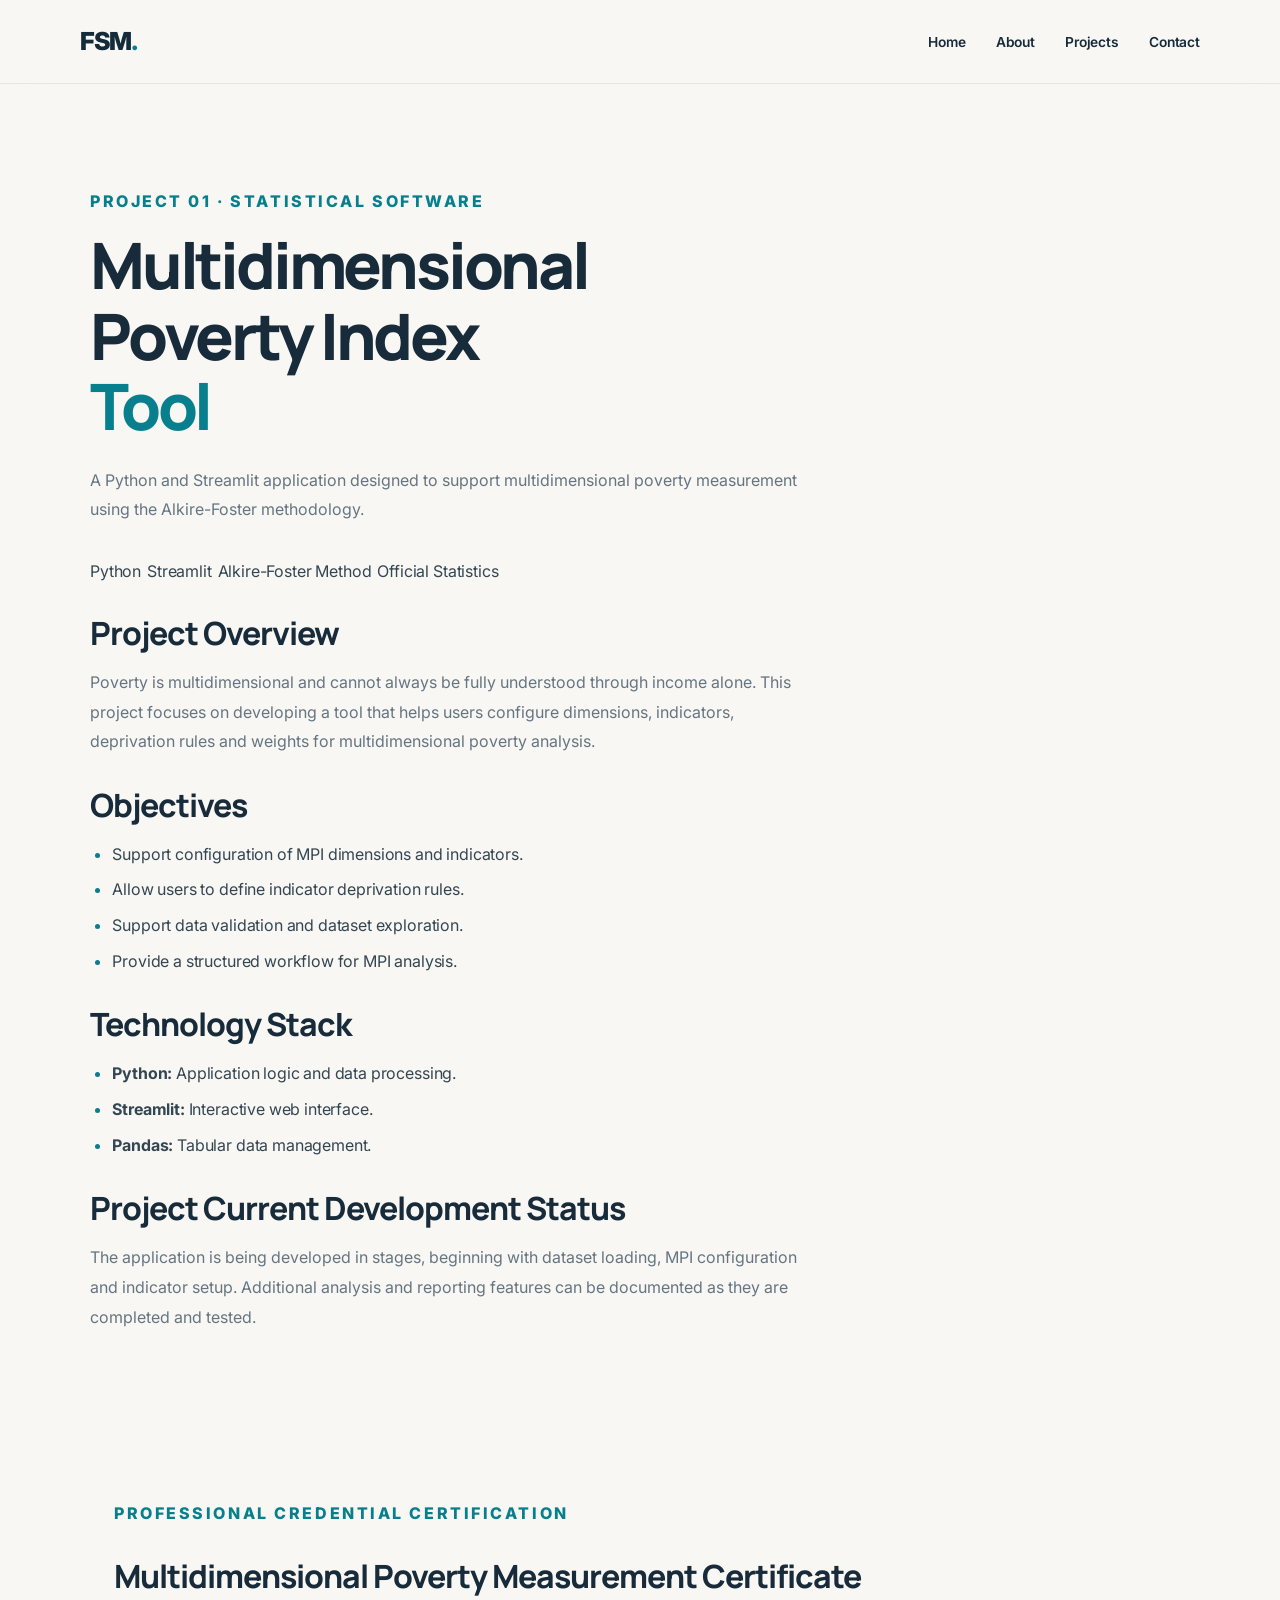
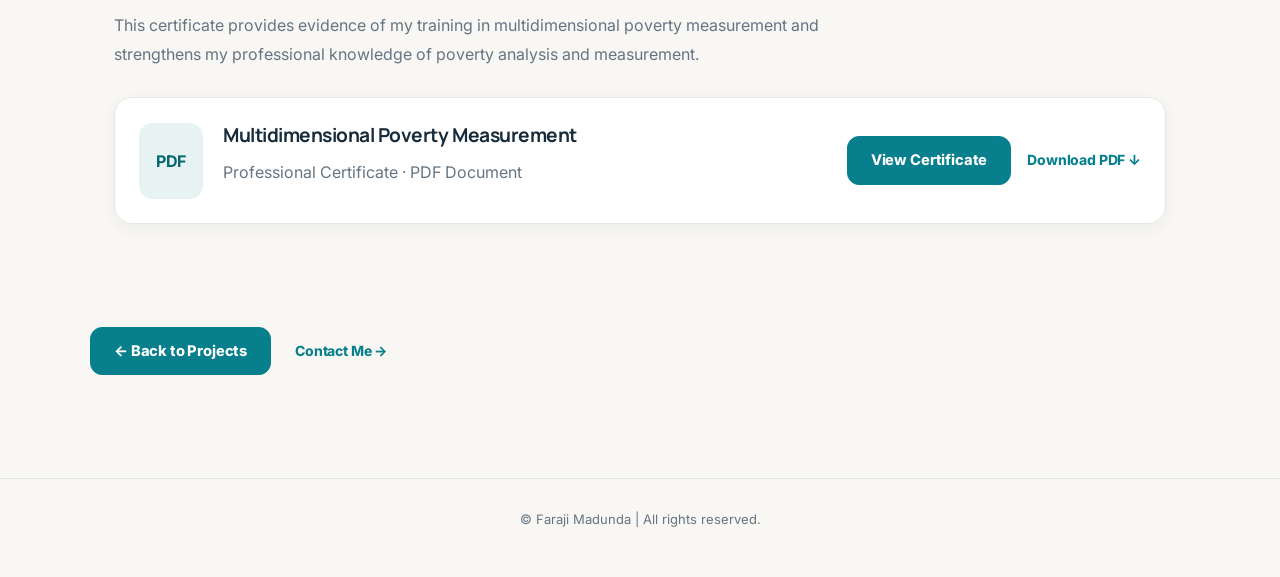
==== mpi-project.html @ a14f06b1 "Upload portfolio website files" ====
<!DOCTYPE html>
<html lang="en">
<head>
    <meta charset="UTF-8">
    <meta name="viewport" content="width=device-width, initial-scale=1.0">

<title>Multidimensional Poverty Index Tool | Faraji Madunda</title>
<meta name="description" content="Explore a statistical tool for multidimensional poverty measurement using the Alkire-Foster methodology, deprivation indicators, and poverty analysis.">

    <meta name="description"
          content="Project overview of the Multidimensional Poverty Index Tool developed using Python and Streamlit.">

    <link rel="stylesheet" href="assets/css/style.css">
    
    <link rel="preconnect" href="https://fonts.googleapis.com">
    <link rel="preconnect" href="https://fonts.gstatic.com" crossorigin>
    <link href="https://fonts.googleapis.com/css2?family=Inter:wght@400;500;600;700&family=Manrope:wght@400;500;600;700;800&display=swap" rel="stylesheet">
</head>

<body>

<header>
    <a href="index.html#home" class="logo">FSM<span>.</span></a>

    <nav>
        <a href="index.html#home">Home</a>
        <a href="index.html#about">About</a>
        <a href="index.html#projects">Projects</a>
        <a href="index.html#contact">Contact</a>
    </nav>
</header>

<main>

    <section class="project-detail">
        <p class="eyebrow">PROJECT 01 · STATISTICAL SOFTWARE</p>

        <h1>Multidimensional Poverty Index <span>Tool</span></h1>

        <p class="intro">
            A Python and Streamlit application designed to support
            multidimensional poverty measurement using the
            Alkire-Foster methodology.
        </p>

        <div class="project-tags">
            <span>Python</span>
            <span>Streamlit</span>
            <span>Alkire-Foster Method</span>
            <span>Official Statistics</span>
        </div>

        <h2>Project Overview</h2>
        <p>
            Poverty is multidimensional and cannot always be fully
            understood through income alone. This project focuses on
            developing a tool that helps users configure dimensions,
            indicators, deprivation rules and weights for multidimensional
            poverty analysis.
        </p>

        <h2>Objectives</h2>
        <ul>
            <li>Support configuration of MPI dimensions and indicators.</li>
            <li>Allow users to define indicator deprivation rules.</li>
            <li>Support data validation and dataset exploration.</li>
            <li>Provide a structured workflow for MPI analysis.</li>
        </ul>

        <h2>Technology Stack</h2>
        <ul>
            <li><strong>Python:</strong> Application logic and data processing.</li>
            <li><strong>Streamlit:</strong> Interactive web interface.</li>
            <li><strong>Pandas:</strong> Tabular data management.</li>
        </ul>

        <h2>Project Current Development Status</h2>
        <p>
            The application is being developed in stages, beginning with
            dataset loading, MPI configuration and indicator setup.
            Additional analysis and reporting features can be documented
            as they are completed and tested.
        </p>

        <section class="certificate-section">

    <p class="eyebrow">PROFESSIONAL CREDENTIAL CERTIFICATION</p>

    <h2>Multidimensional Poverty Measurement Certificate</h2>

    <p>
        This certificate provides evidence of my training in
        multidimensional poverty measurement and strengthens my
        professional knowledge of poverty analysis and measurement.
    </p>

    <div class="certificate-card">

        <div class="certificate-icon">PDF</div>

        <div class="certificate-info">
            <h3>Multidimensional Poverty Measurement</h3>
            <p>Professional Certificate · PDF Document</p>
        </div>

        <div class="certificate-actions">

            <a
                href="document_certificates/multidimensional-poverty-certificate.pdf.pdf"
                class="button"
                target="_blank"
                rel="noopener noreferrer">
                View Certificate 
            </a>

            <a
                href="document_certificates/multidimensional-poverty-certificate.pdf.pdf"
                class="text-link"
                download>
                Download PDF ↓
            </a>

        </div>

    </div>

</section>

        <div class="hero-actions">
            <a href="index.html#projects" class="button">
                ← Back to Projects
            </a>

            <a href="index.html#contact" class="text-link">
                Contact Me →
            </a>
        </div>
    </section>

</main>

<footer>
    <p>© <span id="year"></span> Faraji Madunda | All rights reserved.</p>
</footer>

<script src="assets/js/main.js"></script>

</body>
</html>
---- assets/css/style.css ----
/* ========================================
   Faraji S. Madunda | PERSONAL PORTFOLIO
   Design: Editorial Light
======================================== */

:root {
    --background: #f8f7f3;
    --surface: #ffffff;
    --text: #172b3a;
    --muted: #667580;
    --accent: #187b75;
    --border: #e4e4dd;
    --max-width: 1120px;
}

/* Reset */
* {
    margin: 0;
    padding: 0;
    box-sizing: border-box;
}

html {
    scroll-behavior: smooth;
    scroll-padding-top: 90px;
}

body {
    font-family: Arial, Helvetica, sans-serif;
    background: var(--background);
    color: var(--text);
    line-height: 1.7;
    font-size: 16px;
}

a {
    color: inherit;
    text-decoration: none;
}

section {
    width: min(100% - 48px, var(--max-width));
    margin: 0 auto;
    padding: 90px 0;
}

/* Header and Navigation */
header {
    width: 100%;
    min-height: 82px;
    padding: 20px max(24px, calc((100% - var(--max-width)) / 2));
    display: flex;
    justify-content: space-between;
    align-items: center;
    gap: 30px;
    background: rgba(248, 247, 243, 0.96);
    border-bottom: 1px solid var(--border);
    position: sticky;
    top: 0;
    z-index: 100;
}

.logo {
    font-size: 25px;
    font-weight: 800;
    letter-spacing: -1px;
}

.logo span {
    color: var(--accent);
}

nav {
    display: flex;
    align-items: center;
    gap: 30px;
}

nav a {
    color: var(--muted);
    font-size: 14px;
    font-weight: 600;
    transition: color 0.2s ease;
}

nav a:hover {
    color: var(--accent);
}

/* Hero Section */
.hero {
    min-height: 570px;
    display: flex;
    flex-direction: column;
    justify-content: center;
    align-items: flex-start;
    padding-top: 110px;
    padding-bottom: 110px;
}

.eyebrow {
    color: var(--accent);
    font-size: 12px;
    font-weight: 700;
    letter-spacing: 2px;
    margin-bottom: 24px;
}

h1 {
    max-width: 850px;
    font-size: clamp(42px, 7vw, 76px);
    line-height: 1.08;
    letter-spacing: -3px;
    font-weight: 800;
    margin-bottom: 28px;
}

h1 span {
    display: block;
    color: var(--accent);
}

.intro {
    max-width: 650px;
    color: var(--muted);
    font-size: 18px;
    line-height: 1.9;
    margin-bottom: 32px;
}

.button {
    display: inline-block;
    padding: 14px 24px;
    background: var(--text);
    color: white;
    border: 1px solid var(--text);
    border-radius: 4px;
    font-size: 14px;
    font-weight: 700;
    transition: background 0.2s ease, transform 0.2s ease;
}

.button:hover {
    background: var(--accent);
    border-color: var(--accent);
    transform: translateY(-2px);
}

/* Section Headings */
section h2 {
    font-size: clamp(28px, 4vw, 40px);
    letter-spacing: -1px;
    line-height: 1.2;
    margin-bottom: 24px;
}

section p {
    max-width: 760px;
    color: var(--muted);
}

/* About Section */
#about {
    border-top: 1px solid var(--border);
}

/* Expertise Section */
#expertise {
    border-top: 1px solid var(--border);
}

#expertise p {
    color: var(--text);
    font-weight: 600;
}

/* Projects Section */
#projects {
    border-top: 1px solid var(--border);
}

/* Contact Section */
#contact {
    border-top: 1px solid var(--border);
}

/* Footer */
footer {
    border-top: 1px solid var(--border);
    padding: 28px 24px;
    text-align: center;
}

footer p {
    color: var(--muted);
    font-size: 13px;
}

/* Responsive Design: Tablets and Phones */
@media (max-width: 700px) {
    header {
        padding: 18px 24px;
        align-items: flex-start;
        flex-direction: column;
        gap: 12px;
    }

    nav {
        width: 100%;
        gap: 18px;
        flex-wrap: wrap;
    }

    nav a {
        font-size: 13px;
    }

    section {
        width: calc(100% - 40px);
        padding: 65px 0;
    }

    .hero {
        min-height: 480px;
        padding-top: 75px;
        padding-bottom: 75px;
    }

    h1 {
        font-size: clamp(40px, 11vw, 58px);
        letter-spacing: -2px;
    }

    .intro {
        font-size: 16px;
    }
}

@media (prefers-reduced-motion: reduce) {
    html {
        scroll-behavior: auto;
    }

    *,
    *::before,
    *::after {
        transition: none !important;
    }
}
.profile-photo {
    width: 180px;
    height: 180px;
    object-fit: cover;
    object-position: center top;
    border-radius: 50%;
    border: 4px solid #ffffff;
    margin-bottom: 28px;
    box-shadow: 0 8px 25px rgba(23, 43, 58, 0.12);
}

/* Project Cards */
.project-grid {
    display: grid;
    grid-template-columns: repeat(2, minmax(0, 1fr));
    gap: 22px;
    margin-top: 38px;
}

.project-card {
    background: var(--surface);
    border: 1px solid var(--border);
    border-radius: 6px;
    padding: 30px;
    transition: transform 0.2s ease, box-shadow 0.2s ease;
}

.project-card:hover {
    transform: translateY(-4px);
    box-shadow: 0 12px 30px rgba(23, 43, 58, 0.07);
}

.project-number {
    color: var(--accent);
    font-size: 11px;
    font-weight: 700;
    letter-spacing: 1.3px;
    margin-bottom: 20px;
}

.project-card h3 {
    font-size: 22px;
    line-height: 1.35;
    margin-bottom: 14px;
}

.project-card > p:not(.project-number) {
    font-size: 14px;
    margin-bottom: 22px;
}

.project-tag {
    display: inline-block;
    background: var(--background);
    border: 1px solid var(--border);
    border-radius: 3px;
    color: var(--muted);
    font-size: 11px;
    padding: 5px 9px;
    margin: 0 5px 6px 0;
}

@media (max-width: 700px) {
    .project-grid {
        grid-template-columns: 1fr;
    }

    .project-card {
        padding: 24px;
    }
}


/* Contact Section */
.contact-list {
    margin-top: 32px;
    border-top: 1px solid var(--border);
}

.contact-item {
    display: flex;
    justify-content: space-between;
    align-items: center;
    gap: 20px;
    padding: 22px 0;
    border-bottom: 1px solid var(--border);
    transition: color 0.2s ease;
}

.contact-item:hover {
    color: var(--accent);
}

.contact-label {
    color: var(--muted);
    font-size: 11px;
    font-weight: 700;
    letter-spacing: 1.5px;
}

.contact-value {
    font-size: 15px;
    font-weight: 600;
    overflow-wrap: anywhere;
    text-align: right;
}

@media (max-width: 500px) {
    .contact-item {
        align-items: flex-start;
        flex-direction: column;
        gap: 6px;
    }

    .contact-value {
        text-align: left;
    }
}

/* Mobile Navigation Improvements */
.menu-toggle {
    display: none;
    border: 1px solid var(--border);
    background: var(--surface);
    color: var(--text);
    padding: 10px 14px;
    border-radius: 4px;
    font-size: 14px;
    font-weight: 700;
    cursor: pointer;
}

@media (max-width: 700px) {
    header {
        display: grid;
        grid-template-columns: 1fr auto;
        align-items: center;
        gap: 14px;
        padding: 16px 20px;
    }

    .menu-toggle {
        display: block;
    }

    header nav {
        display: none;
        grid-column: 1 / -1;
        width: 100%;
        flex-direction: column;
        align-items: stretch;
        gap: 0;
        padding-top: 8px;
    }

    header nav.open {
        display: flex;
    }

    header nav a {
        padding: 12px 0;
        border-top: 1px solid var(--border);
        font-size: 15px;
    }

    .hero {
        min-height: auto;
    }
}


/* =================================
   IMPROVED HOME PAGE
================================= */

.hero {
    width: min(100% - 48px, var(--max-width));
    min-height: 620px;
    margin: 0 auto;
    padding: 85px 0;
    display: grid;
    grid-template-columns: 1.25fr 0.75fr;
    align-items: center;
    gap: 65px;
}

.hero-content {
    min-width: 0;
}

.hero h1 {
    font-size: clamp(42px, 5vw, 68px);
    line-height: 1.08;
    letter-spacing: -2.8px;
    margin-bottom: 26px;
}

.hero .intro {
    max-width: 590px;
    margin-bottom: 30px;
    font-size: 17px;
}

.hero-actions {
    display: flex;
    align-items: center;
    flex-wrap: wrap;
    gap: 24px;
}

.text-link {
    font-size: 14px;
    font-weight: 700;
    color: var(--text);
}

.text-link:hover {
    color: var(--accent);
}

.hero-specialties {
    display: flex;
    flex-wrap: wrap;
    gap: 10px;
    margin-top: 35px;
}

.hero-specialties span {
    font-size: 11px;
    color: var(--muted);
    border: 1px solid var(--border);
    padding: 7px 10px;
    border-radius: 3px;
}

.hero-visual {
    width: 100%;
    max-width: 350px;
    justify-self: end;
}

.hero-photo {
    display: block;
    width: 100%;
    aspect-ratio: 4 / 5;
    object-fit: cover;
    object-position: center top;
    border-radius: 5px;
    border: 1px solid var(--border);
    box-shadow: 16px 16px 0 #e9e8df;
}

.photo-caption {
    display: flex;
    align-items: center;
    gap: 9px;
    margin-top: 28px;
    color: var(--muted);
    font-size: 11px;
    letter-spacing: 0.4px;
}

.caption-dot {
    width: 8px;
    height: 8px;
    border-radius: 50%;
    background: var(--accent);
    flex-shrink: 0;
}

/* Responsive Home Page */
@media (max-width: 900px) {
    .hero {
        grid-template-columns: 1fr 0.7fr;
        gap: 35px;
        padding: 70px 0;
    }

    .hero h1 {
        font-size: clamp(38px, 5.5vw, 55px);
    }

    .hero-visual {
        max-width: 290px;
    }
}

@media (max-width: 700px) {
    .hero {
        grid-template-columns: 1fr;
        gap: 38px;
        padding: 55px 0 65px;
        min-height: auto;
    }

    .hero h1 {
        font-size: clamp(42px, 11vw, 58px);
        letter-spacing: -2px;
    }

    .hero .intro {
        font-size: 16px;
    }

    .hero-visual {
        justify-self: start;
        max-width: 280px;
        margin: 0 auto;
    }

    .hero-photo {
        box-shadow: 10px 10px 0 #e9e8df;
    }

    .hero-actions {
        gap: 18px;
    }
}

/* Skills and Expertise */
.section-intro {
    max-width: 720px;
    margin-bottom: 35px;
}

.expertise-grid {
    display: grid;
    grid-template-columns: repeat(3, minmax(0, 1fr));
    gap: 18px;
    margin-top: 35px;
}

.expertise-card {
    padding: 25px;
    background: var(--surface);
    border: 1px solid var(--border);
    border-radius: 5px;
}

.expertise-number {
    display: inline-block;
    color: var(--accent);
    font-size: 12px;
    font-weight: 700;
    margin-bottom: 20px;
}

.expertise-card h3 {
    font-size: 18px;
    line-height: 1.4;
    margin-bottom: 12px;
}

.expertise-card p {
    font-size: 14px;
}

/* Professional Experience and Education */
#experience,
#education {
    border-top: 1px solid var(--border);
}

.timeline-item {
    padding: 28px 30px;
    margin-top: 25px;
    background: var(--surface);
    border: 1px solid var(--border);
    border-left: 3px solid var(--accent);
    border-radius: 4px;
}

.timeline-period {
    display: block;
    color: var(--accent);
    font-size: 12px;
    font-weight: 700;
    letter-spacing: 0.5px;
    margin-bottom: 12px;
}

.timeline-item h3 {
    font-size: 21px;
    margin-bottom: 12px;
}

.timeline-item p {
    font-size: 14px;
}

.timeline-item .experience-note {
    margin-top: 14px;
    font-style: italic;
    font-size: 12px;
}

/* Responsive layout */
@media (max-width: 900px) {
    .expertise-grid {
        grid-template-columns: repeat(2, minmax(0, 1fr));
    }
}

@media (max-width: 550px) {
    .expertise-grid {
        grid-template-columns: 1fr;
    }

    .expertise-card {
        padding: 22px;
    }

    .timeline-item {
        padding: 22px;
    }
}

/* CV Section */
#cv {
    border-top: 1px solid var(--border);
}

.cv-panel {
    display: flex;
    justify-content: space-between;
    align-items: center;
    gap: 35px;
    padding: 38px;
    background: var(--surface);
    border: 1px solid var(--border);
    border-radius: 5px;
}

.cv-content {
    max-width: 650px;
}

.cv-content h2 {
    font-size: clamp(25px, 3vw, 34px);
    margin-bottom: 16px;
}

.cv-content p {
    font-size: 15px;
}

.cv-panel .button {
    flex-shrink: 0;
}

@media (max-width: 700px) {
    .cv-panel {
        align-items: flex-start;
        flex-direction: column;
        padding: 25px;
        gap: 24px;
    }
}

/* Project Links and Tags */
.project-tags {
    display: flex;
    flex-wrap: wrap;
    gap: 6px;
    margin-bottom: 22px;
}

.project-tags .project-tag {
    margin: 0;
}

.project-link {
    display: inline-block;
    margin-top: 4px;
    padding-top: 15px;
    border-top: 1px solid var(--border);
    color: var(--accent);
    font-size: 13px;
    font-weight: 700;
    line-height: 1.6;
}

.project-link:hover {
    color: var(--text);
}

/* Final Navigation and Accessibility Improvements */

header nav a:focus-visible,
.button:focus-visible,
.text-link:focus-visible,
.project-link:focus-visible,
.menu-toggle:focus-visible,
.contact-item:focus-visible {
    outline: 3px solid var(--accent);
    outline-offset: 4px;
}

section[id] {
    scroll-margin-top: 100px;
}

img {
    max-width: 100%;
    height: auto;
}

@media (max-width: 400px) {
    .hero h1 {
        font-size: 38px;
    }

    .hero-actions {
        align-items: flex-start;
        flex-direction: column;
    }

    .button {
        max-width: 100%;
        text-align: center;
    }
}

```css
/* Project detail page */

.project-detail {
    max-width: 900px;
    margin: 0 auto;
    padding: 80px 24px;
}

.project-detail h1 {
    max-width: 800px;
    margin-bottom: 24px;
    font-size: clamp(38px, 6vw, 64px);
    line-height: 1.1;
}

.project-detail h2 {
    margin-top: 44px;
    margin-bottom: 16px;
}

.project-detail p,
.project-detail li {
    line-height: 1.8;
}

.project-detail ul {
    padding-left: 24px;
    margin-bottom: 24px;
}

.project-detail .project-tags {
    margin: 28px 0;
}

@media (max-width: 600px) {
    .project-detail {
        padding: 48px 20px;
    }
}

/* Certificate section */

.certificate-section {
    margin-top: 64px;
}

.certificate-section > p:not(.eyebrow) {
    max-width: 720px;
    line-height: 1.8;
}

.certificate-card {
    display: flex;
    align-items: center;
    gap: 20px;
    flex-wrap: wrap;
    margin-top: 28px;
    padding: 24px;
    border: 1px solid var(--border);
    border-radius: 16px;
    background: var(--surface, #ffffff);
}

.certificate-icon {
    display: flex;
    align-items: center;
    justify-content: center;
    width: 64px;
    height: 76px;
    flex-shrink: 0;
    border-radius: 10px;
    background: #f3e8e5;
    color: #873d32;
    font-weight: 700;
}

.certificate-info {
    flex: 1;
    min-width: 180px;
}

.certificate-info h3 {
    margin-bottom: 8px;
}

.certificate-info p {
    margin: 0;
    line-height: 1.6;
    color: var(--muted, #666666);
    font-size: 14px;
}

.certificate-actions {
    display: flex;
    align-items: center;
    flex-wrap: wrap;
    gap: 16px;
}

@media (max-width: 600px) {
    .certificate-card {
        align-items: flex-start;
        padding: 18px;
    }

    .certificate-actions {
        width: 100%;
        align-items: flex-start;
        flex-direction: column;
    }
}

/* =====================================================
   FSM PORTFOLIO — PROFESSIONAL UI / PRO MAX UPGRADE
   Add this block at the END of assets/css/style.css
   ===================================================== */

:root {
    --bg: #f8f7f3;
    --surface: #ffffff;
    --text: #172b3a;
    --muted: #657582;
    --accent: #087f8c;
    --accent-dark: #066773;
    --border: #e3e8e8;

    --navy: #142b3a;
    --teal: #087f8c;

    --shadow-sm: 0 4px 16px rgba(20, 43, 58, 0.05);
    --shadow-md: 0 12px 32px rgba(20, 43, 58, 0.09);
    --shadow-lg: 0 24px 60px rgba(20, 43, 58, 0.13);

    --radius-sm: 10px;
    --radius-md: 18px;
    --radius-lg: 26px;

    --transition: 220ms ease;
}

/* ---------- GLOBAL FOUNDATION ---------- */

html {
    scroll-behavior: smooth;
    scroll-padding-top: 90px;
}

body {
    background: var(--bg);
    color: var(--text);
    font-family: Inter, "Segoe UI", Arial, sans-serif;
    line-height: 1.75;
    -webkit-font-smoothing: antialiased;
    text-rendering: optimizeLegibility;
}

::selection {
    color: #ffffff;
    background: var(--accent);
}

img {
    max-width: 100%;
}

a {
    transition:
        color var(--transition),
        background-color var(--transition),
        border-color var(--transition),
        transform var(--transition);
}

p {
    color: var(--muted);
    line-height: 1.85;
}

h1,
h2,
h3,
h4 {
    color: var(--navy);
    line-height: 1.2;
    letter-spacing: -0.035em;
    text-wrap: balance;
}

h1 {
    font-weight: 800;
    letter-spacing: -0.055em;
}

h2 {
    font-weight: 750;
}

section {
    position: relative;
    padding-top: clamp(64px, 8vw, 108px);
    padding-bottom: clamp(64px, 8vw, 108px);
    scroll-margin-top: 88px;
}

section > .eyebrow,
.eyebrow {
    color: var(--accent);
    font-size: 0.76rem;
    font-weight: 800;
    letter-spacing: 0.16em;
    line-height: 1.5;
}

/* ---------- NAVIGATION ---------- */

header {
    position: sticky;
    top: 0;
    z-index: 1000;
    background: rgba(248, 247, 243, 0.90);
    border-bottom: 1px solid rgba(20, 43, 58, 0.08);
    -webkit-backdrop-filter: blur(18px);
    backdrop-filter: blur(18px);
}

header .logo {
    color: var(--navy);
    font-size: 1.55rem;
    font-weight: 850;
    letter-spacing: -0.06em;
}

header .logo span {
    color: var(--accent);
}

header nav a {
    position: relative;
    color: var(--text);
    font-size: 0.9rem;
    font-weight: 600;
    text-decoration: none;
}

header nav a::after {
    position: absolute;
    right: 0;
    bottom: -7px;
    left: 0;
    height: 2px;
    background: var(--accent);
    content: "";
    transform: scaleX(0);
    transform-origin: left;
    transition: transform var(--transition);
}

header nav a:hover,
header nav a:focus-visible {
    color: var(--accent);
}

header nav a:hover::after,
header nav a:focus-visible::after {
    transform: scaleX(1);
}

.menu-toggle {
    border: 1px solid var(--border);
    border-radius: 12px;
    background: var(--surface);
    color: var(--navy);
    font-weight: 700;
    transition: all var(--transition);
}

.menu-toggle:hover {
    border-color: var(--accent);
    color: var(--accent);
}

/* ---------- HERO SECTION ---------- */

.hero {
    position: relative;
    isolation: isolate;
}

.hero h1 {
    font-size: clamp(2.8rem, 6.4vw, 5.5rem);
    line-height: 1.02;
    max-width: 950px;
}

.hero p {
    max-width: 680px;
    font-size: clamp(1rem, 1.5vw, 1.15rem);
}

.hero img {
    border: 5px solid rgba(255, 255, 255, 0.9);
    border-radius: var(--radius-lg);
    box-shadow: var(--shadow-lg);
    object-fit: cover;
    transition:
        transform 450ms ease,
        box-shadow 450ms ease;
}

.hero img:hover {
    transform: translateY(-5px);
    box-shadow: 0 30px 70px rgba(20, 43, 58, 0.17);
}

/* ---------- BUTTON SYSTEM ---------- */

.button,
button.button {
    display: inline-flex;
    align-items: center;
    justify-content: center;
    gap: 9px;
    min-height: 48px;
    padding: 13px 23px;
    border: 1px solid var(--accent);
    border-radius: 12px;
    background: var(--accent);
    color: #ffffff;
    font-size: 0.92rem;
    font-weight: 750;
    line-height: 1.4;
    text-decoration: none;
    cursor: pointer;
    transition:
        transform var(--transition),
        box-shadow var(--transition),
        background-color var(--transition);
}

.button:hover,
button.button:hover {
    background: var(--accent-dark);
    color: #ffffff;
    box-shadow: 0 9px 22px rgba(8, 127, 140, 0.22);
    transform: translateY(-2px);
}

.button:active {
    transform: translateY(0);
}

.text-link,
.project-link {
    color: var(--accent);
    font-weight: 750;
    text-decoration: none;
}

.text-link:hover,
.project-link:hover {
    color: var(--accent-dark);
}

/* ---------- EXPERTISE / SKILL CARDS ---------- */

.skill-card,
.expertise-card,
.skills-grid > *,
#expertise .card {
    border: 1px solid var(--border);
    border-radius: var(--radius-md);
    background: var(--surface);
    box-shadow: var(--shadow-sm);
    transition:
        transform 260ms ease,
        box-shadow 260ms ease,
        border-color 260ms ease;
}

.skill-card:hover,
.expertise-card:hover,
.skills-grid > *:hover,
#expertise .card:hover {
    border-color: rgba(8, 127, 140, 0.38);
    box-shadow: var(--shadow-md);
    transform: translateY(-5px);
}

/* ---------- PROJECT CARDS ---------- */

.project-card,
.projects-grid > *,
.project-grid > * {
    overflow: hidden;
    border: 1px solid var(--border);
    border-radius: var(--radius-lg);
    background: var(--surface);
    box-shadow: var(--shadow-sm);
    transition:
        transform 280ms ease,
        box-shadow 280ms ease,
        border-color 280ms ease;
}

.project-card:hover,
.projects-grid > *:hover,
.project-grid > *:hover {
    border-color: rgba(8, 127, 140, 0.35);
    box-shadow: var(--shadow-lg);
    transform: translateY(-6px);
}

.project-card img,
.projects-grid img,
.project-grid img {
    transition: transform 450ms ease;
}

.project-card:hover img,
.projects-grid > *:hover img,
.project-grid > *:hover img {
    transform: scale(1.035);
}

.project-card h3,
.projects-grid h3,
.project-grid h3 {
    font-size: 1.3rem;
    line-height: 1.35;
}

.project-card p,
.projects-grid p,
.project-grid p {
    font-size: 0.95rem;
}

/* ---------- EXPERIENCE & EDUCATION ---------- */

#experience,
#education {
    position: relative;
}

#experience h3,
#education h3 {
    font-size: 1.2rem;
}

#experience p,
#education p {
    max-width: 850px;
}

/* ---------- CV PANEL ---------- */

.cv-panel {
    display: flex;
    align-items: center;
    justify-content: space-between;
    gap: 28px;
    padding: clamp(26px, 5vw, 52px);
    border: 1px solid rgba(255, 255, 255, 0.12);
    border-radius: var(--radius-lg);
    background:
        radial-gradient(
            circle at 90% 0%,
            rgba(8, 127, 140, 0.24),
            transparent 38%
        ),
        var(--navy);
    box-shadow: var(--shadow-lg);
}

.cv-panel h2,
.cv-panel h3 {
    color: #ffffff;
}

.cv-panel p {
    color: #d4e0e6;
}

/* ---------- CONTACT ---------- */

.contact-item {
    transition:
        border-color var(--transition),
        background-color var(--transition),
        transform var(--transition);
}

.contact-item:hover {
    border-color: rgba(8, 127, 140, 0.45);
    transform: translateY(-3px);
}

/* ---------- PROJECT DETAIL PAGES ---------- */

.project-detail {
    max-width: 1100px;
    margin-right: auto;
    margin-left: auto;
}

.project-detail h1 {
    font-size: clamp(2.4rem, 5vw, 4.4rem);
}

.project-detail h2 {
    margin-top: 1.8rem;
    margin-bottom: 1rem;
    font-size: clamp(1.5rem, 3vw, 2rem);
}

.project-detail p,
.project-detail li {
    line-height: 1.85;
}

.project-detail ul {
    padding-left: 1.4rem;
}

.project-detail li::marker {
    color: var(--accent);
}

/* ---------- CERTIFICATE CARDS ---------- */

.certificate-card {
    border-color: var(--border);
    border-radius: var(--radius-md);
    background: var(--surface);
    box-shadow: var(--shadow-sm);
    transition:
        border-color var(--transition),
        box-shadow var(--transition),
        transform var(--transition);
}

.certificate-card:hover {
    border-color: rgba(8, 127, 140, 0.4);
    box-shadow: var(--shadow-md);
    transform: translateY(-3px);
}

.certificate-icon {
    border-radius: 14px;
    background: #e7f3f2;
    color: var(--accent-dark);
}

/* ---------- ACCESSIBILITY ---------- */

a:focus-visible,
button:focus-visible,
input:focus-visible,
textarea:focus-visible,
select:focus-visible {
    outline: 3px solid var(--accent);
    outline-offset: 4px;
}

button,
input,
textarea,
select {
    font: inherit;
}

/* ---------- RESPONSIVE LAYOUT ---------- */

@media (max-width: 900px) {
    section {
        padding-top: 68px;
        padding-bottom: 68px;
    }

    .hero h1 {
        font-size: clamp(2.6rem, 8vw, 4.2rem);
    }

    .cv-panel {
        align-items: flex-start;
        flex-direction: column;
    }
}

@media (max-width: 600px) {
    section {
        padding-top: 54px;
        padding-bottom: 54px;
    }

    .hero h1 {
        font-size: clamp(2.35rem, 11vw, 3.5rem);
    }

    .hero-actions {
        align-items: stretch;
        flex-direction: column;
    }

    .hero-actions .button {
        width: 100%;
    }

    .project-card,
    .projects-grid > *,
    .project-grid > * {
        border-radius: 16px;
    }

    .certificate-card {
        align-items: flex-start;
        padding: 18px;
    }

    .certificate-actions {
        width: 100%;
        align-items: stretch;
        flex-direction: column;
    }

    .certificate-actions .button {
        width: 100%;
    }
}

/* ---------- REDUCED MOTION ---------- */

@media (prefers-reduced-motion: reduce) {
    *,
    *::before,
    *::after {
        scroll-behavior: auto !important;
        animation-duration: 0.01ms !important;
        animation-iteration-count: 1 !important;
        transition-duration: 0.01ms !important;
    }
}

/* =========================================
   TYPOGRAPHY REFINEMENT — PROFESSIONAL EDITION
   ========================================= */

body {
    font-family: "Inter", "Segoe UI", sans-serif;
    font-size: 16px;
    font-weight: 400;
    line-height: 1.75;
    letter-spacing: -0.01em;
    color: #344653;
    text-align: left;
}

/* Main and secondary headings */
h1,
h2,
h3,
h4,
h5,
h6 {
    font-family: "Manrope", "Segoe UI", sans-serif;
    color: #172b3a;
    font-weight: 700;
    line-height: 1.3;
    letter-spacing: -0.035em;
    margin-top: 0;
    text-align: left;
}

/* Main page titles */
h1 {
    font-size: clamp(2.5rem, 5vw, 4.5rem);
    font-weight: 800;
    line-height: 1.12;
    letter-spacing: -0.05em;
}

/* Section headings */
h2 {
    font-size: clamp(1.8rem, 3vw, 2.6rem);
    font-weight: 750;
    line-height: 1.25;
    margin-bottom: 22px;
}

/* Subheadings and card titles */
h3 {
    font-size: 1.2rem;
    font-weight: 700;
    line-height: 1.45;
    letter-spacing: -0.025em;
    margin-bottom: 12px;
}

h4,
h5,
h6 {
    font-size: 1rem;
    font-weight: 650;
    line-height: 1.5;
    margin-bottom: 10px;
}

/* Paragraph rhythm */
p {
    max-width: 72ch;
    margin-top: 0;
    margin-bottom: 18px;
    font-size: 0.98rem;
    font-weight: 400;
    line-height: 1.85;
    letter-spacing: 0;
    color: #5b6b76;
    text-align: left;
    text-wrap: pretty;
}

/* Prevent unnecessary paragraph gaps inside cards */
.project-card p,
.skill-card p,
.expertise-card p,
.certificate-card p {
    margin-bottom: 12px;
    line-height: 1.75;
    font-size: 0.94rem;
}

/* Hero text */
.hero p {
    max-width: 62ch;
    font-size: 1.05rem;
    line-height: 1.9;
    margin-bottom: 22px;
}

/* About section text */
#about p {
    max-width: 68ch;
    line-height: 1.9;
    margin-bottom: 20px;
}

/* Small labels and eyebrow headings */
.eyebrow {
    font-family: "Inter", sans-serif;
    font-size: 0.75rem;
    font-weight: 700;
    line-height: 1.6;
    letter-spacing: 0.13em;
    text-transform: uppercase;
    margin-bottom: 14px;
}

/* Navigation typography */
header nav a {
    font-family: "Inter", sans-serif;
    font-size: 0.86rem;
    font-weight: 600;
    letter-spacing: -0.01em;
}

/* Project page reading width */
.project-detail p,
.project-detail li {
    max-width: 72ch;
    font-size: 1rem;
    line-height: 1.85;
}

/* Lists should be visually consistent */
li {
    line-height: 1.8;
}

li + li {
    margin-top: 6px;
}

/* Mobile typography */
@media (max-width: 600px) {
    body {
        font-size: 15px;
        line-height: 1.8;
    }

    h1 {
        font-size: clamp(2.25rem, 10vw, 3.3rem);
        line-height: 1.15;
    }

    h2 {
        font-size: 1.8rem;
        line-height: 1.3;
        margin-bottom: 18px;
    }

    h3 {
        font-size: 1.1rem;
        line-height: 1.45;
    }

    p,
    #about p,
    .hero p {
        font-size: 0.95rem;
        line-height: 1.85;
        margin-bottom: 17px;
    }
}

footer {
    text-align: center;
}

footer p {
    margin-left: auto;
    margin-right: auto;
    text-align: center;
}

/* PROFESSIONAL HOVER ANIMATIONS */

.project-card,
.skill-card,
.experience-card,
.education-card,
.expertise-card,
.certificate-card {
    transition:
        transform 0.25s ease,
        box-shadow 0.25s ease,
        border-color 0.25s ease;
}

.project-card:hover,
.skill-card:hover,
.experience-card:hover,
.education-card:hover,
.expertise-card:hover,
.certificate-card:hover {
    transform: translateY(-4px);
    box-shadow: 0 12px 28px rgba(23, 43, 58, 0.08);
}

button,
.btn,
a.button {
    transition:
        background-color 0.2s ease,
        color 0.2s ease,
        transform 0.2s ease,
        box-shadow 0.2s ease;
}

button:hover,
.btn:hover,
a.button:hover {
    transform: translateY(-2px);
}

a:focus-visible,
button:focus-visible {
    outline: 3px solid rgba(8, 127, 140, 0.45);
    outline-offset: 4px;
}

/* Respect users who prefer reduced motion */
@media (prefers-reduced-motion: reduce) {
    *,
    *::before,
    *::after {
        scroll-behavior: auto !important;
        animation-duration: 0.01ms !important;
        transition-duration: 0.01ms !important;
    }
}


/* PROFESSIONAL HOVER ANIMATIONS */

.project-card,
.skill-card,
.experience-card,
.education-card,
.expertise-card,
.certificate-card {
    transition:
        transform 0.25s ease,
        box-shadow 0.25s ease,
        border-color 0.25s ease;
}

.project-card:hover,
.skill-card:hover,
.experience-card:hover,
.education-card:hover,
.expertise-card:hover,
.certificate-card:hover {
    transform: translateY(-4px);
    box-shadow: 0 12px 28px rgba(23, 43, 58, 0.08);
}

button,
.btn,
a.button {
    transition:
        background-color 0.2s ease,
        color 0.2s ease,
        transform 0.2s ease,
        box-shadow 0.2s ease;
}

button:hover,
.btn:hover,
a.button:hover {
    transform: translateY(-2px);
}

a:focus-visible,
button:focus-visible {
    outline: 3px solid rgba(8, 127, 140, 0.45);
    outline-offset: 4px;
}

/* Respect users who prefer reduced motion */
@media (prefers-reduced-motion: reduce) {
    *,
    *::before,
    *::after {
        scroll-behavior: auto !important;
        animation-duration: 0.01ms !important;
        transition-duration: 0.01ms !important;
    }
}

/* RESPONSIVE DESIGN REFINEMENT */

/* Tablet */
@media (max-width: 900px) {
    .container {
        width: 92%;
        max-width: 100%;
    }

    section {
        padding-top: 64px;
        padding-bottom: 64px;
    }

    .hero {
        gap: 32px;
    }
}

/* Mobile */
@media (max-width: 600px) {
    .container {
        width: 90%;
        margin-left: auto;
        margin-right: auto;
    }

    section {
        padding-top: 48px;
        padding-bottom: 48px;
    }

    .hero {
        grid-template-columns: 1fr;
        gap: 28px;
    }

    .hero img {
        max-width: 280px;
        width: 100%;
        height: auto;
        margin-left: auto;
        margin-right: auto;
    }

    .projects-grid,
    .skills-grid,
    .expertise-grid,
    .experience-grid,
    .education-grid {
        grid-template-columns: 1fr;
    }

    .project-card,
    .skill-card,
    .experience-card,
    .education-card,
    .expertise-card {
        padding: 22px;
    }

    img {
        max-width: 100%;
    }

    pre,
    table {
        max-width: 100%;
        overflow-x: auto;
    }
}

/* MOBILE NAVIGATION REFINEMENT */

@media (max-width: 768px) {
    header {
        position: sticky;
        top: 0;
        z-index: 1000;
    }

    #menu-toggle {
        display: inline-flex;
        align-items: center;
        justify-content: center;
        gap: 8px;
        cursor: pointer;
    }

    #main-nav {
        gap: 8px;
    }

    #main-nav a {
        display: block;
        padding: 12px 16px;
        border-radius: 8px;
        text-decoration: none;
    }

    #main-nav a:hover,
    #main-nav a:focus-visible {
        background: rgba(8, 127, 140, 0.08);
    }
}
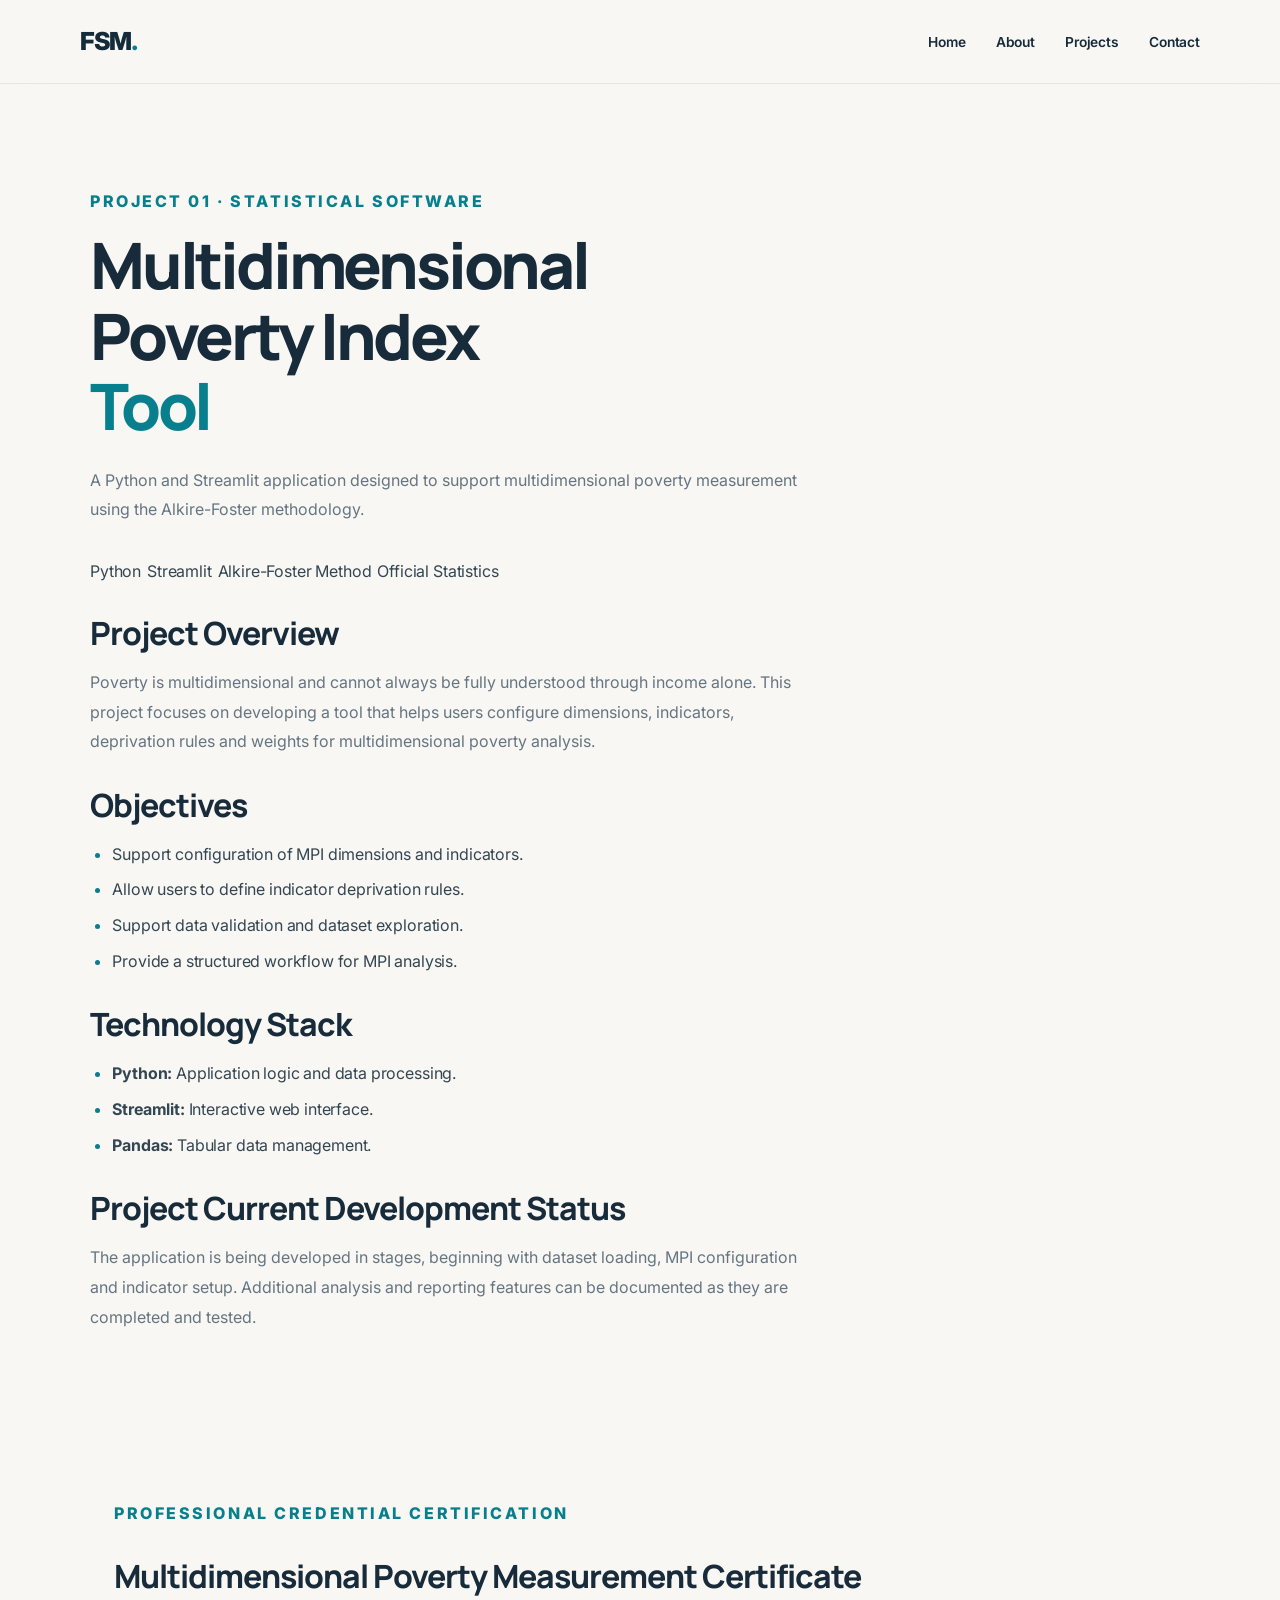
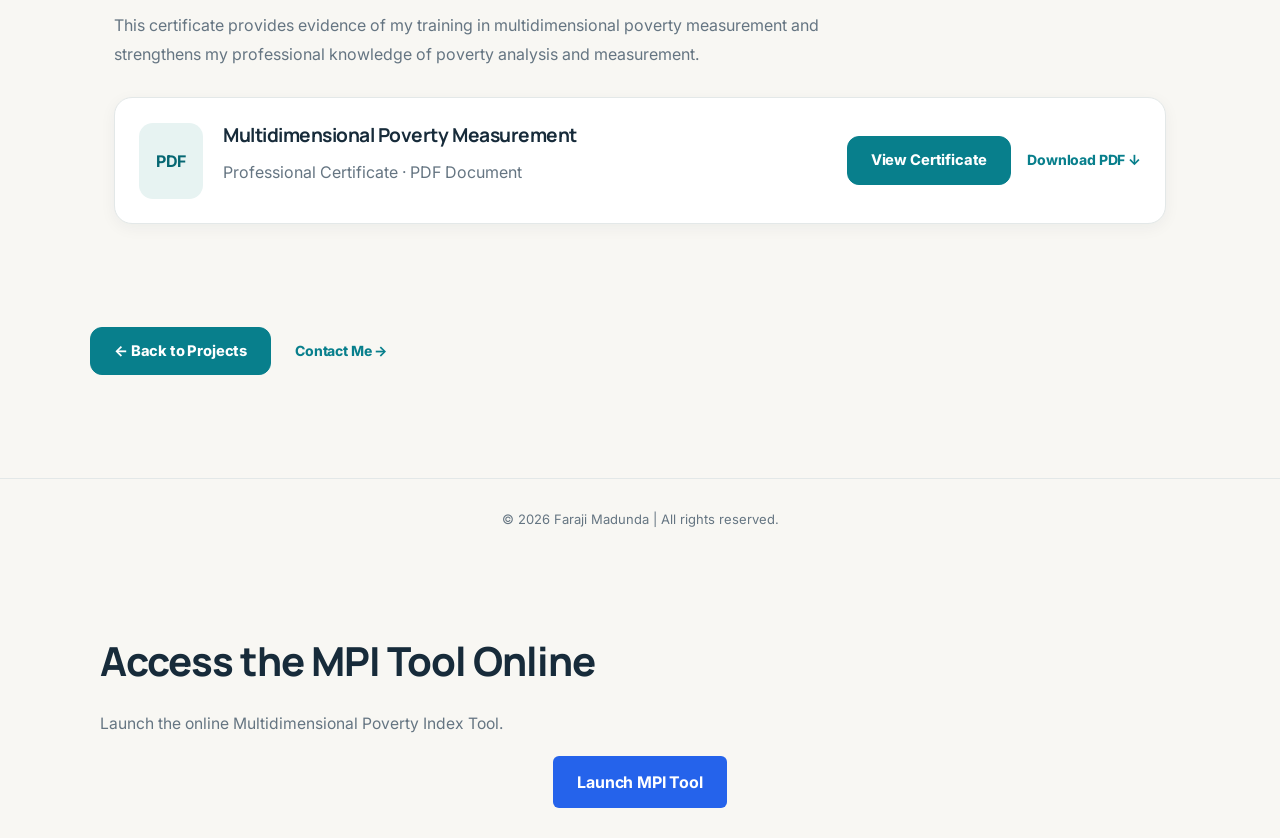
==== commit 5be692c1: "Add online MPI Tool link" ====
--- a/mpi-project.html
+++ b/mpi-project.html
@@ -145,6 +145,17 @@
 
 <script src="assets/js/main.js"></script>
 
+<section style="text-align: center; padding: 30px 20px; margin-top: 30px;">
+    <h2>Access the MPI Tool Online</h2>
+    <p>Launch the online Multidimensional Poverty Index Tool.</p>
+    <a href="https://mpi-tool-analysis.streamlit.app/"
+       target="_blank"
+       rel="noopener noreferrer"
+       style="display: inline-block; padding: 12px 24px; background-color: #2563eb; color: white; text-decoration: none; border-radius: 6px; font-weight: bold;">
+        Launch MPI Tool
+    </a>
+</section>
 </body>
 </html>
 
+
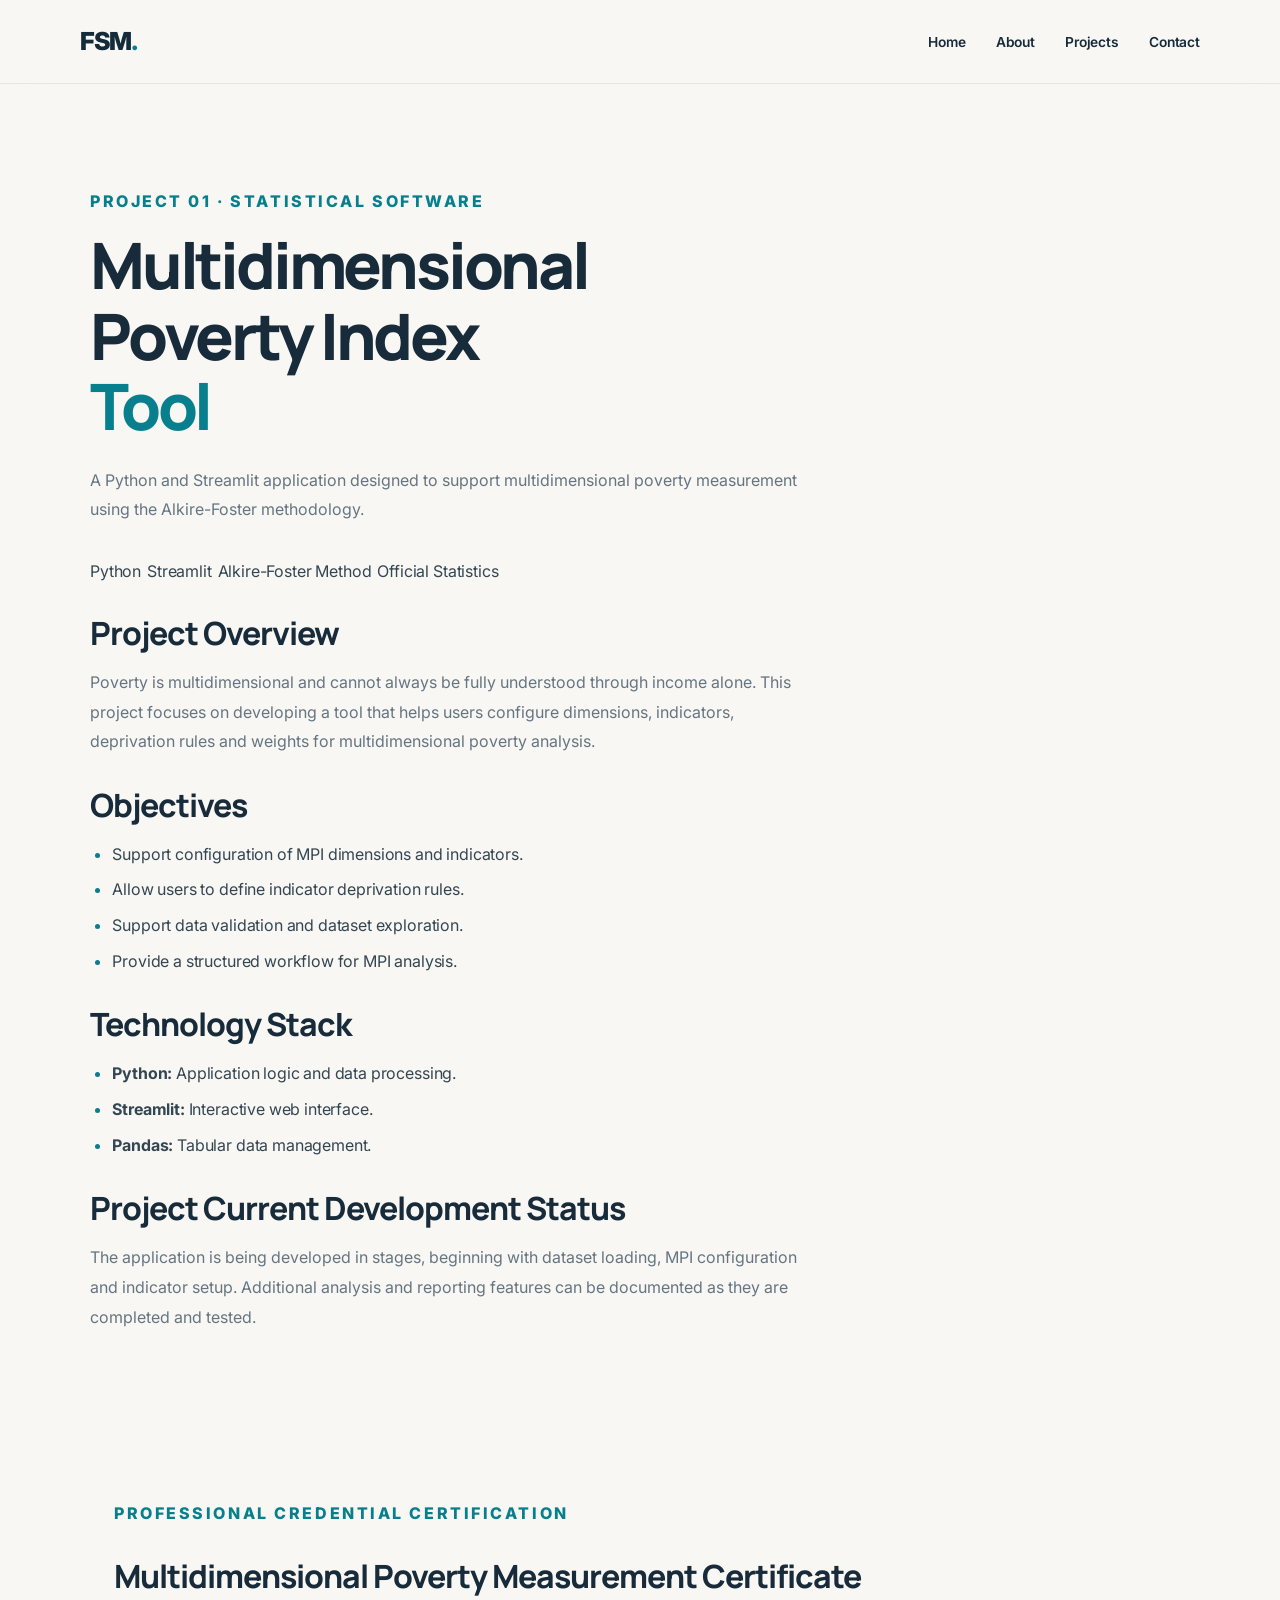
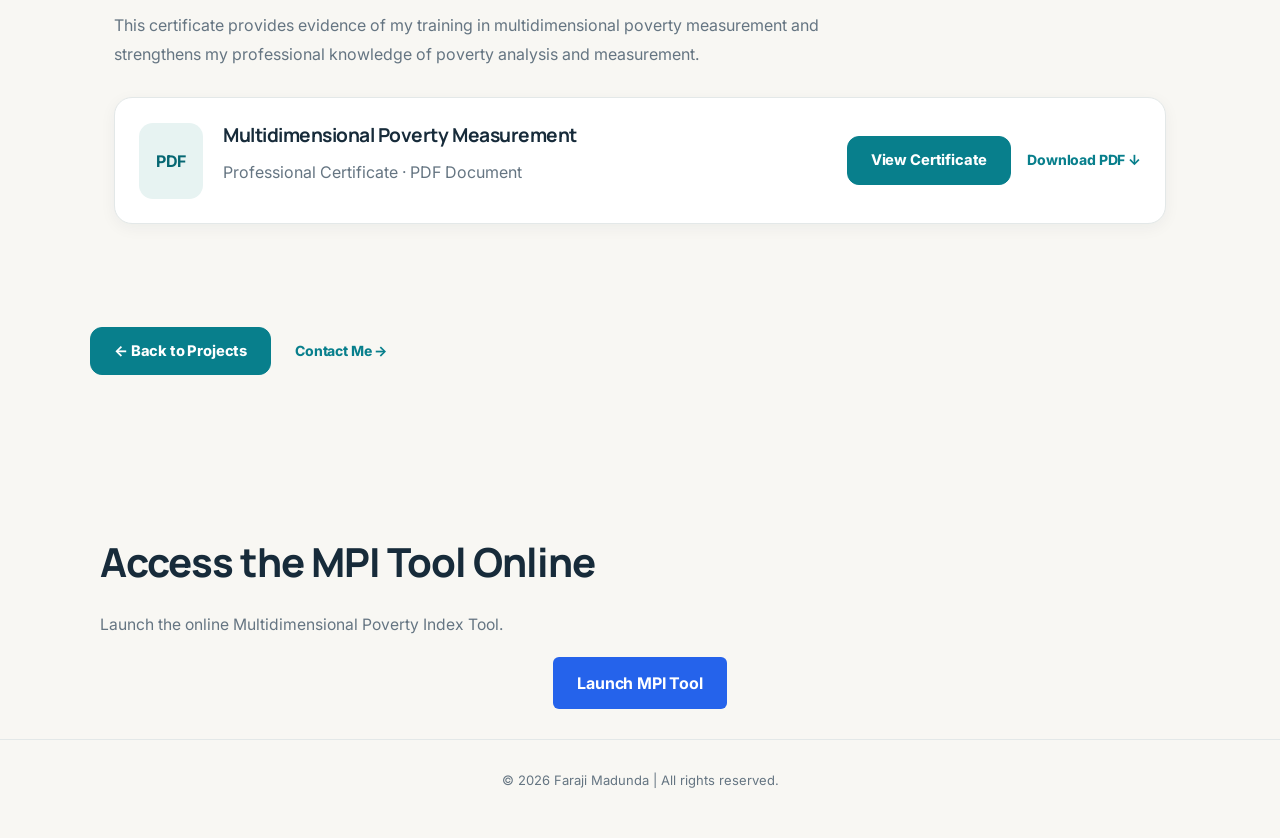
==== commit 20bd109b: "Fix HTML formatting and structure" ====
--- a/mpi-project.html
+++ b/mpi-project.html
@@ -136,15 +136,6 @@
             </a>
         </div>
     </section>
-
-</main>
-
-<footer>
-    <p>© <span id="year"></span> Faraji Madunda | All rights reserved.</p>
-</footer>
-
-<script src="assets/js/main.js"></script>
-
 <section style="text-align: center; padding: 30px 20px; margin-top: 30px;">
     <h2>Access the MPI Tool Online</h2>
     <p>Launch the online Multidimensional Poverty Index Tool.</p>
@@ -155,6 +146,14 @@
         Launch MPI Tool
     </a>
 </section>
+</main>
+
+<footer>
+    <p>© <span id="year"></span> Faraji Madunda | All rights reserved.</p>
+</footer>
+
+<script src="assets/js/main.js"></script>
+
 </body>
 </html>
 
